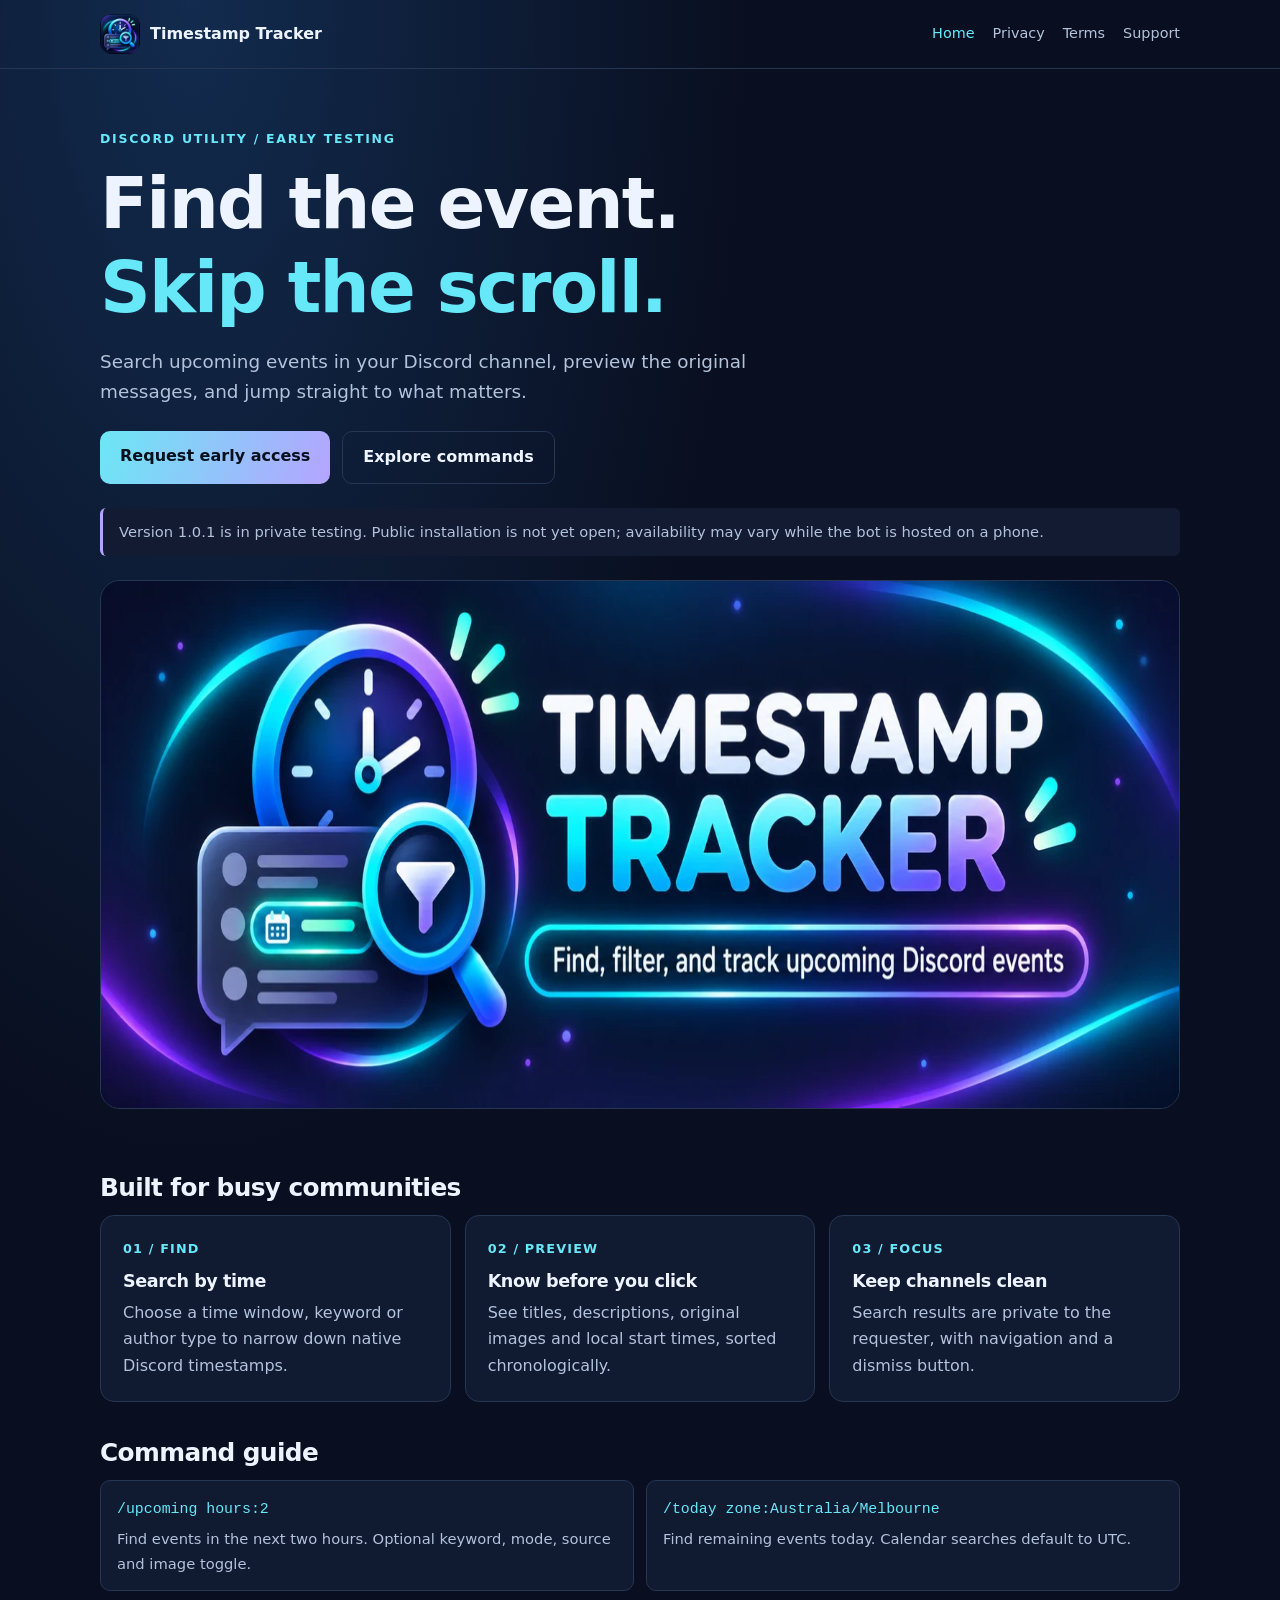
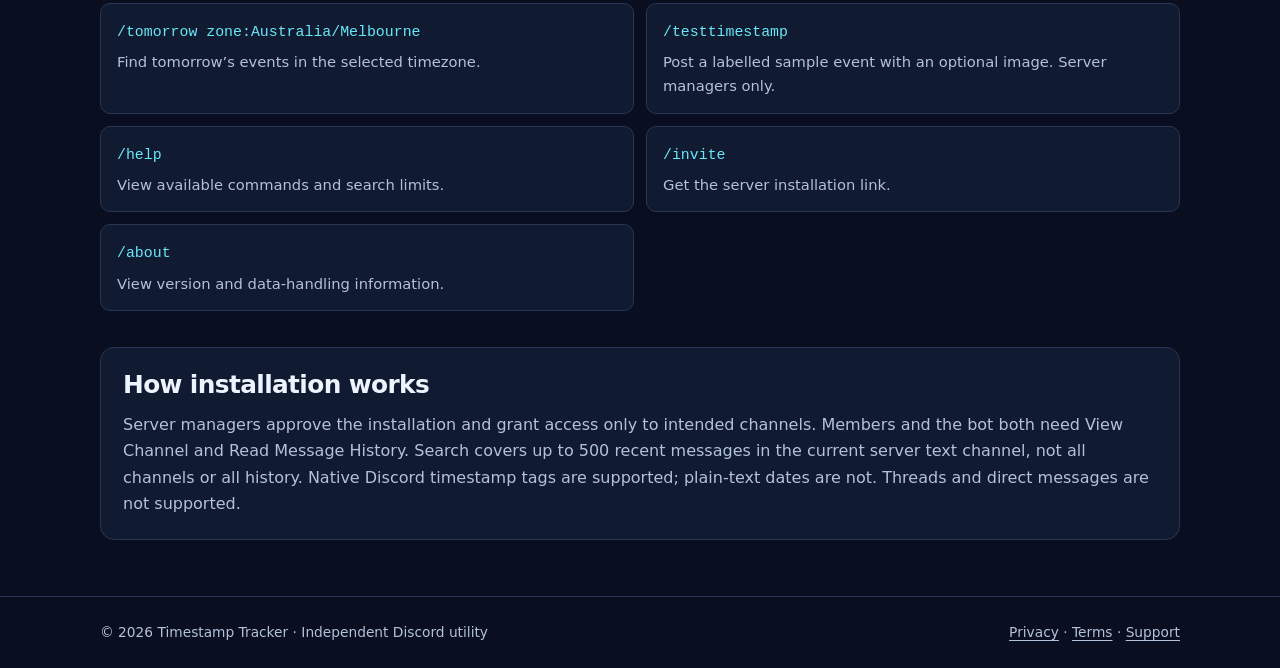
==== index.html @ 789f27b5 "Launch Timestamp Tracker official website" ====
<!doctype html><html lang="en"><head><meta charset="utf-8"><meta name="viewport" content="width=device-width, initial-scale=1"><meta name="description" content="Timestamp Tracker — Discord event search and timestamp filtering."><title>Find events faster | Timestamp Tracker</title><link rel="icon" href="icon.webp" type="image/webp"><link rel="stylesheet" href="style.css"></head><body><header><div class="wrap nav"><a class="brand" href="index.html"><img src="icon.webp" alt="" width="40" height="40">Timestamp Tracker</a><nav aria-label="Main navigation"><a href="index.html" aria-current="page">Home</a><a href="privacy.html">Privacy</a><a href="terms.html">Terms</a><a href="support.html">Support</a></nav></div></header><main class="wrap"><section class="hero"><div class="eyebrow">Discord utility / early testing</div><h1>Find the event.<br><span class="accent">Skip the scroll.</span></h1><p class="lead">Search upcoming events in your Discord channel, preview the original messages, and jump straight to what matters.</p><div class="actions"><a class="btn" href="support.html">Request early access</a><a class="btn alt" href="#commands">Explore commands</a></div><div class="note">Version 1.0.1 is in private testing. Public installation is not yet open; availability may vary while the bot is hosted on a phone.</div><img class="banner" src="banner.webp" alt="Timestamp Tracker — Find, filter, and track upcoming Discord events" width="1500" height="529"></section><section class="section"><h2>Built for busy communities</h2><div class="grid"><article class="tile"><div class="num">01 / FIND</div><h3>Search by time</h3><p>Choose a time window, keyword or author type to narrow down native Discord timestamps.</p></article><article class="tile"><div class="num">02 / PREVIEW</div><h3>Know before you click</h3><p>See titles, descriptions, original images and local start times, sorted chronologically.</p></article><article class="tile"><div class="num">03 / FOCUS</div><h3>Keep channels clean</h3><p>Search results are private to the requester, with navigation and a dismiss button.</p></article></div></section><section class="section" id="commands"><h2>Command guide</h2><div class="commands"><article class="cmd"><code>/upcoming hours:2</code><p>Find events in the next two hours. Optional keyword, mode, source and image toggle.</p></article><article class="cmd"><code>/today zone:Australia/Melbourne</code><p>Find remaining events today. Calendar searches default to UTC.</p></article><article class="cmd"><code>/tomorrow zone:Australia/Melbourne</code><p>Find tomorrow’s events in the selected timezone.</p></article><article class="cmd"><code>/testtimestamp</code><p>Post a labelled sample event with an optional image. Server managers only.</p></article><article class="cmd"><code>/help</code><p>View available commands and search limits.</p></article><article class="cmd"><code>/invite</code><p>Get the server installation link.</p></article><article class="cmd"><code>/about</code><p>View version and data-handling information.</p></article></div></section><section class="section tile"><h2>How installation works</h2><p>Server managers approve the installation and grant access only to intended channels. Members and the bot both need View Channel and Read Message History. Search covers up to 500 recent messages in the current server text channel, not all channels or all history. Native Discord timestamp tags are supported; plain-text dates are not. Threads and direct messages are not supported.</p></section></main><footer><div class="wrap foot"><span>© 2026 Timestamp Tracker · Independent Discord utility</span><span><a href="privacy.html">Privacy</a> · <a href="terms.html">Terms</a> · <a href="support.html">Support</a></span></div></footer></body></html>
---- style.css ----
*{box-sizing:border-box} :root{color-scheme:dark;--bg:#090f20;--panel:#101a30;--line:#263653;--ink:#edf4ff;--muted:#b2c2db;--cyan:#67e8f9;--purple:#b5a4ff} body{margin:0;background:radial-gradient(ellipse at 15% 0%,#122b4e 0%,transparent 36%),var(--bg);color:var(--ink);font:16px/1.65 system-ui,-apple-system,BlinkMacSystemFont,"Segoe UI",sans-serif} a{color:var(--cyan);text-underline-offset:3px} a:focus-visible{outline:3px solid var(--cyan);outline-offset:4px} .wrap{width:min(1080px,calc(100% - 36px));margin:auto} header{border-bottom:1px solid var(--line)} .nav{display:flex;align-items:center;justify-content:space-between;gap:16px;flex-wrap:wrap;padding:14px 0} .brand{display:flex;gap:10px;align-items:center;color:var(--ink);font-weight:750;text-decoration:none}.brand img{width:40px;height:40px;border-radius:12px} nav{display:flex;gap:18px;flex-wrap:wrap} nav a{color:var(--muted);text-decoration:none;font-size:.9rem} nav a[aria-current=page]{color:var(--cyan)} main{padding:40px 0 56px} h1,h2,h3{line-height:1.2;letter-spacing:-.025em} h1{font-size:clamp(2.4rem,6vw,4.4rem);margin:12px 0 16px} h2{font-size:1.55rem;margin:0 0 12px} h3{font-size:1.1rem;margin:0 0 8px} p{margin:0 0 16px}.lead{font-size:1.15rem;color:var(--muted);max-width:650px}.eyebrow{font-size:.78rem;letter-spacing:.14em;color:var(--cyan);font-weight:700;text-transform:uppercase}.accent{color:var(--cyan)} .hero{padding:20px 0 28px}.banner{display:block;width:100%;border-radius:20px;border:1px solid var(--line);margin:24px 0 0}.actions{display:flex;flex-wrap:wrap;gap:12px;margin:24px 0}.btn{display:inline-block;padding:12px 20px;border-radius:10px;text-decoration:none;font-weight:700;background:linear-gradient(110deg,#6ce7f5,#b5a4ff);color:#08101e}.btn.alt{background:transparent;color:var(--ink);border:1px solid var(--line)} .note{border-left:3px solid var(--purple);padding:12px 16px;color:var(--muted);background:#131b32;border-radius:6px;font-size:.92rem}.section{margin-top:36px}.grid{display:grid;grid-template-columns:repeat(3,1fr);gap:14px}.tile,.paper{background:var(--panel);border:1px solid var(--line);border-radius:14px;padding:22px}.tile p{color:var(--muted);margin:0}.num{font-size:.8rem;color:var(--cyan);letter-spacing:.09em;font-weight:700;margin-bottom:12px}.commands{display:grid;grid-template-columns:repeat(2,1fr);gap:12px}.cmd{padding:14px 16px;border:1px solid var(--line);border-radius:10px;background:var(--panel)} code{font: .93rem ui-monospace,monospace;color:var(--cyan);overflow-wrap:anywhere}.cmd p{margin:6px 0 0;color:var(--muted);font-size:.92rem}.paper{max-width:850px;padding:clamp(18px,4vw,38px)} .paper h1{font-size:clamp(2rem,5vw,3rem)} .paper h2{margin-top:30px;font-size:1.35rem}.paper li{margin:7px 0}.paper ul{padding-left:22px}.paper p,.paper li{color:var(--muted)} .paper a{overflow-wrap:anywhere} footer{border-top:1px solid var(--line);padding:24px 0;color:var(--muted);font-size:.86rem} footer a{color:var(--muted)} .foot{display:flex;justify-content:space-between;flex-wrap:wrap;gap:12px}@media(max-width:640px){.grid,.commands{grid-template-columns:1fr}.nav{gap:10px}nav{gap:16px}main{padding-top:24px}.hero{padding-top:8px}.wrap{width:calc(100% - 28px)}}
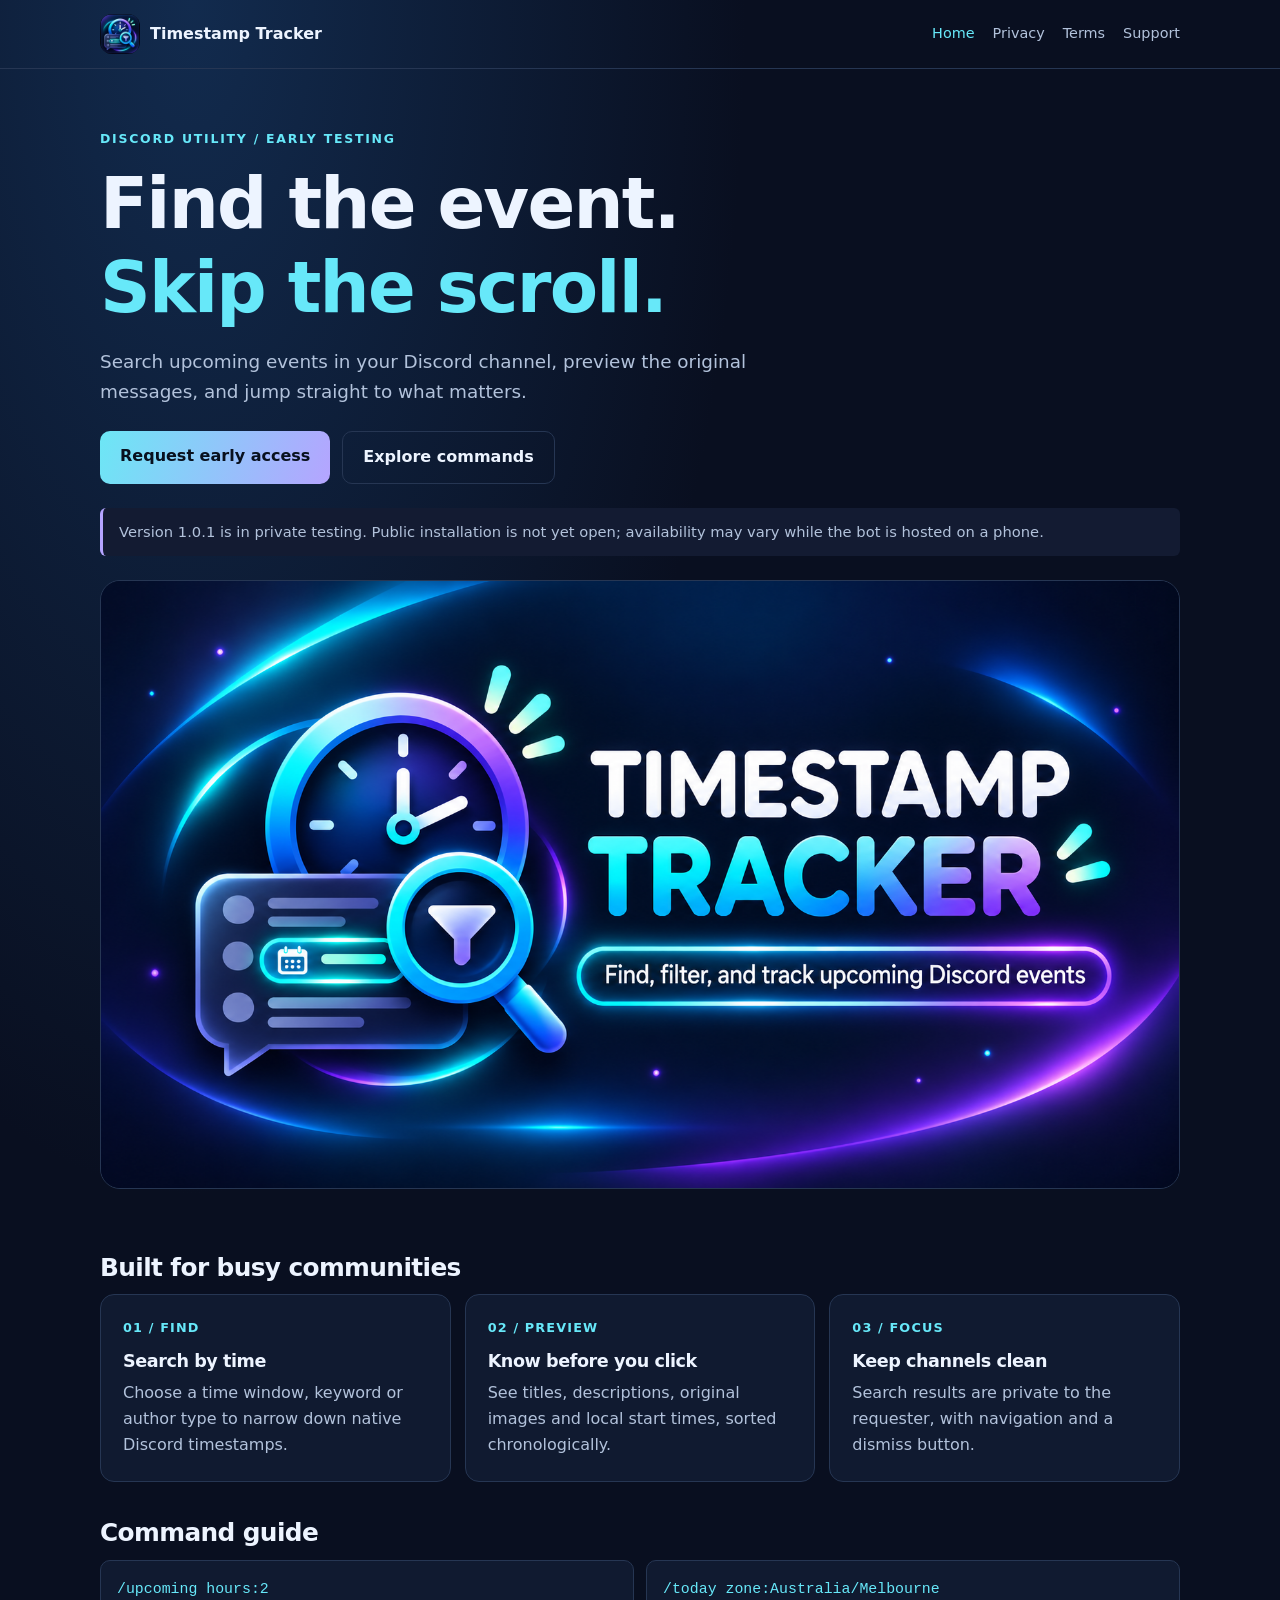
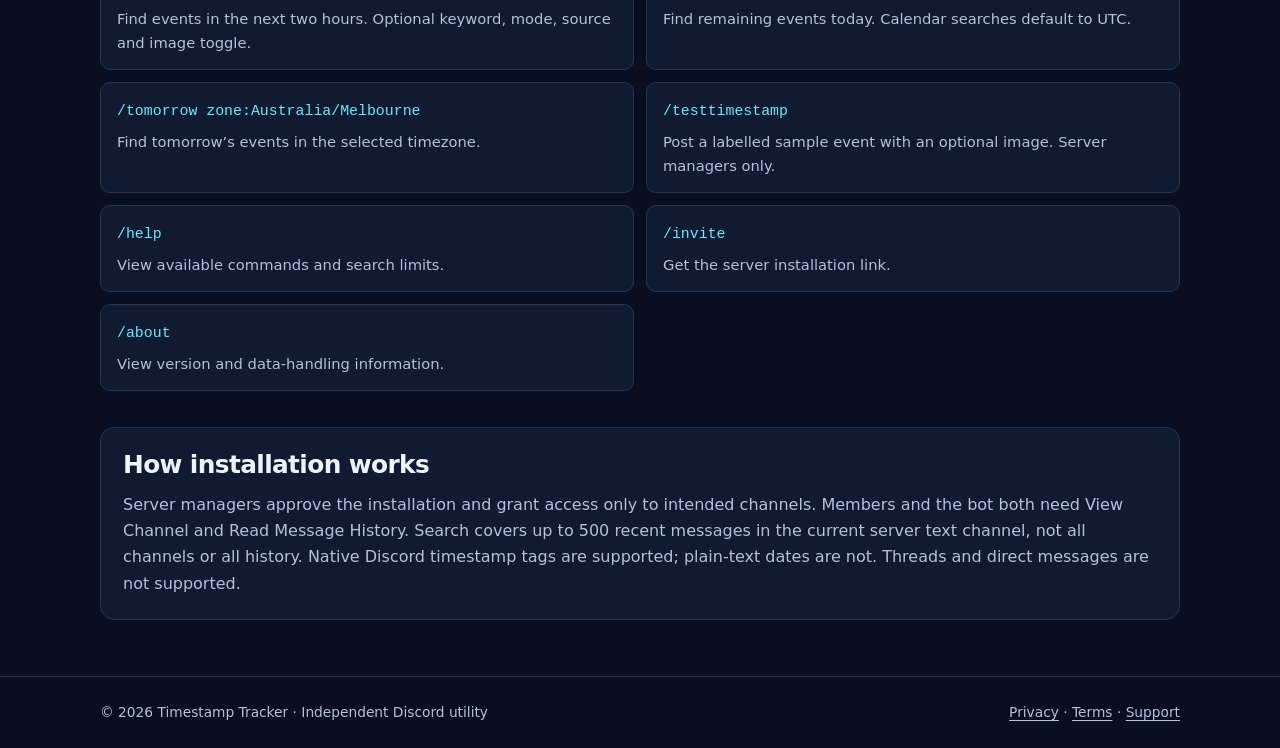
==== commit f86f8995: "Fix responsive banner proportions" ====
--- a/index.html
+++ b/index.html
@@ -1 +1 @@
-<!doctype html><html lang="en"><head><meta charset="utf-8"><meta name="viewport" content="width=device-width, initial-scale=1"><meta name="description" content="Timestamp Tracker — Discord event search and timestamp filtering."><title>Find events faster | Timestamp Tracker</title><link rel="icon" href="icon.webp" type="image/webp"><link rel="stylesheet" href="style.css"></head><body><header><div class="wrap nav"><a class="brand" href="index.html"><img src="icon.webp" alt="" width="40" height="40">Timestamp Tracker</a><nav aria-label="Main navigation"><a href="index.html" aria-current="page">Home</a><a href="privacy.html">Privacy</a><a href="terms.html">Terms</a><a href="support.html">Support</a></nav></div></header><main class="wrap"><section class="hero"><div class="eyebrow">Discord utility / early testing</div><h1>Find the event.<br><span class="accent">Skip the scroll.</span></h1><p class="lead">Search upcoming events in your Discord channel, preview the original messages, and jump straight to what matters.</p><div class="actions"><a class="btn" href="support.html">Request early access</a><a class="btn alt" href="#commands">Explore commands</a></div><div class="note">Version 1.0.1 is in private testing. Public installation is not yet open; availability may vary while the bot is hosted on a phone.</div><img class="banner" src="banner.webp" alt="Timestamp Tracker — Find, filter, and track upcoming Discord events" width="1500" height="529"></section><section class="section"><h2>Built for busy communities</h2><div class="grid"><article class="tile"><div class="num">01 / FIND</div><h3>Search by time</h3><p>Choose a time window, keyword or author type to narrow down native Discord timestamps.</p></article><article class="tile"><div class="num">02 / PREVIEW</div><h3>Know before you click</h3><p>See titles, descriptions, original images and local start times, sorted chronologically.</p></article><article class="tile"><div class="num">03 / FOCUS</div><h3>Keep channels clean</h3><p>Search results are private to the requester, with navigation and a dismiss button.</p></article></div></section><section class="section" id="commands"><h2>Command guide</h2><div class="commands"><article class="cmd"><code>/upcoming hours:2</code><p>Find events in the next two hours. Optional keyword, mode, source and image toggle.</p></article><article class="cmd"><code>/today zone:Australia/Melbourne</code><p>Find remaining events today. Calendar searches default to UTC.</p></article><article class="cmd"><code>/tomorrow zone:Australia/Melbourne</code><p>Find tomorrow’s events in the selected timezone.</p></article><article class="cmd"><code>/testtimestamp</code><p>Post a labelled sample event with an optional image. Server managers only.</p></article><article class="cmd"><code>/help</code><p>View available commands and search limits.</p></article><article class="cmd"><code>/invite</code><p>Get the server installation link.</p></article><article class="cmd"><code>/about</code><p>View version and data-handling information.</p></article></div></section><section class="section tile"><h2>How installation works</h2><p>Server managers approve the installation and grant access only to intended channels. Members and the bot both need View Channel and Read Message History. Search covers up to 500 recent messages in the current server text channel, not all channels or all history. Native Discord timestamp tags are supported; plain-text dates are not. Threads and direct messages are not supported.</p></section></main><footer><div class="wrap foot"><span>© 2026 Timestamp Tracker · Independent Discord utility</span><span><a href="privacy.html">Privacy</a> · <a href="terms.html">Terms</a> · <a href="support.html">Support</a></span></div></footer></body></html>+<!doctype html><html lang="en"><head><meta charset="utf-8"><meta name="viewport" content="width=device-width, initial-scale=1"><meta name="description" content="Timestamp Tracker — Discord event search and timestamp filtering."><title>Find events faster | Timestamp Tracker</title><link rel="icon" href="icon.webp" type="image/webp"><link rel="stylesheet" href="style.css"></head><body><header><div class="wrap nav"><a class="brand" href="index.html"><img src="icon.webp" alt="" width="40" height="40">Timestamp Tracker</a><nav aria-label="Main navigation"><a href="index.html" aria-current="page">Home</a><a href="privacy.html">Privacy</a><a href="terms.html">Terms</a><a href="support.html">Support</a></nav></div></header><main class="wrap"><section class="hero"><div class="eyebrow">Discord utility / early testing</div><h1>Find the event.<br><span class="accent">Skip the scroll.</span></h1><p class="lead">Search upcoming events in your Discord channel, preview the original messages, and jump straight to what matters.</p><div class="actions"><a class="btn" href="support.html">Request early access</a><a class="btn alt" href="#commands">Explore commands</a></div><div class="note">Version 1.0.1 is in private testing. Public installation is not yet open; availability may vary while the bot is hosted on a phone.</div><img class="banner" src="neon_timestamp_tracker_banner.png" alt="Timestamp Tracker — Find, filter, and track upcoming Discord events" style="width:100%;height:auto;object-fit:contain;"></section><section class="section"><h2>Built for busy communities</h2><div class="grid"><article class="tile"><div class="num">01 / FIND</div><h3>Search by time</h3><p>Choose a time window, keyword or author type to narrow down native Discord timestamps.</p></article><article class="tile"><div class="num">02 / PREVIEW</div><h3>Know before you click</h3><p>See titles, descriptions, original images and local start times, sorted chronologically.</p></article><article class="tile"><div class="num">03 / FOCUS</div><h3>Keep channels clean</h3><p>Search results are private to the requester, with navigation and a dismiss button.</p></article></div></section><section class="section" id="commands"><h2>Command guide</h2><div class="commands"><article class="cmd"><code>/upcoming hours:2</code><p>Find events in the next two hours. Optional keyword, mode, source and image toggle.</p></article><article class="cmd"><code>/today zone:Australia/Melbourne</code><p>Find remaining events today. Calendar searches default to UTC.</p></article><article class="cmd"><code>/tomorrow zone:Australia/Melbourne</code><p>Find tomorrow’s events in the selected timezone.</p></article><article class="cmd"><code>/testtimestamp</code><p>Post a labelled sample event with an optional image. Server managers only.</p></article><article class="cmd"><code>/help</code><p>View available commands and search limits.</p></article><article class="cmd"><code>/invite</code><p>Get the server installation link.</p></article><article class="cmd"><code>/about</code><p>View version and data-handling information.</p></article></div></section><section class="section tile"><h2>How installation works</h2><p>Server managers approve the installation and grant access only to intended channels. Members and the bot both need View Channel and Read Message History. Search covers up to 500 recent messages in the current server text channel, not all channels or all history. Native Discord timestamp tags are supported; plain-text dates are not. Threads and direct messages are not supported.</p></section></main><footer><div class="wrap foot"><span>© 2026 Timestamp Tracker · Independent Discord utility</span><span><a href="privacy.html">Privacy</a> · <a href="terms.html">Terms</a> · <a href="support.html">Support</a></span></div></footer></body></html>
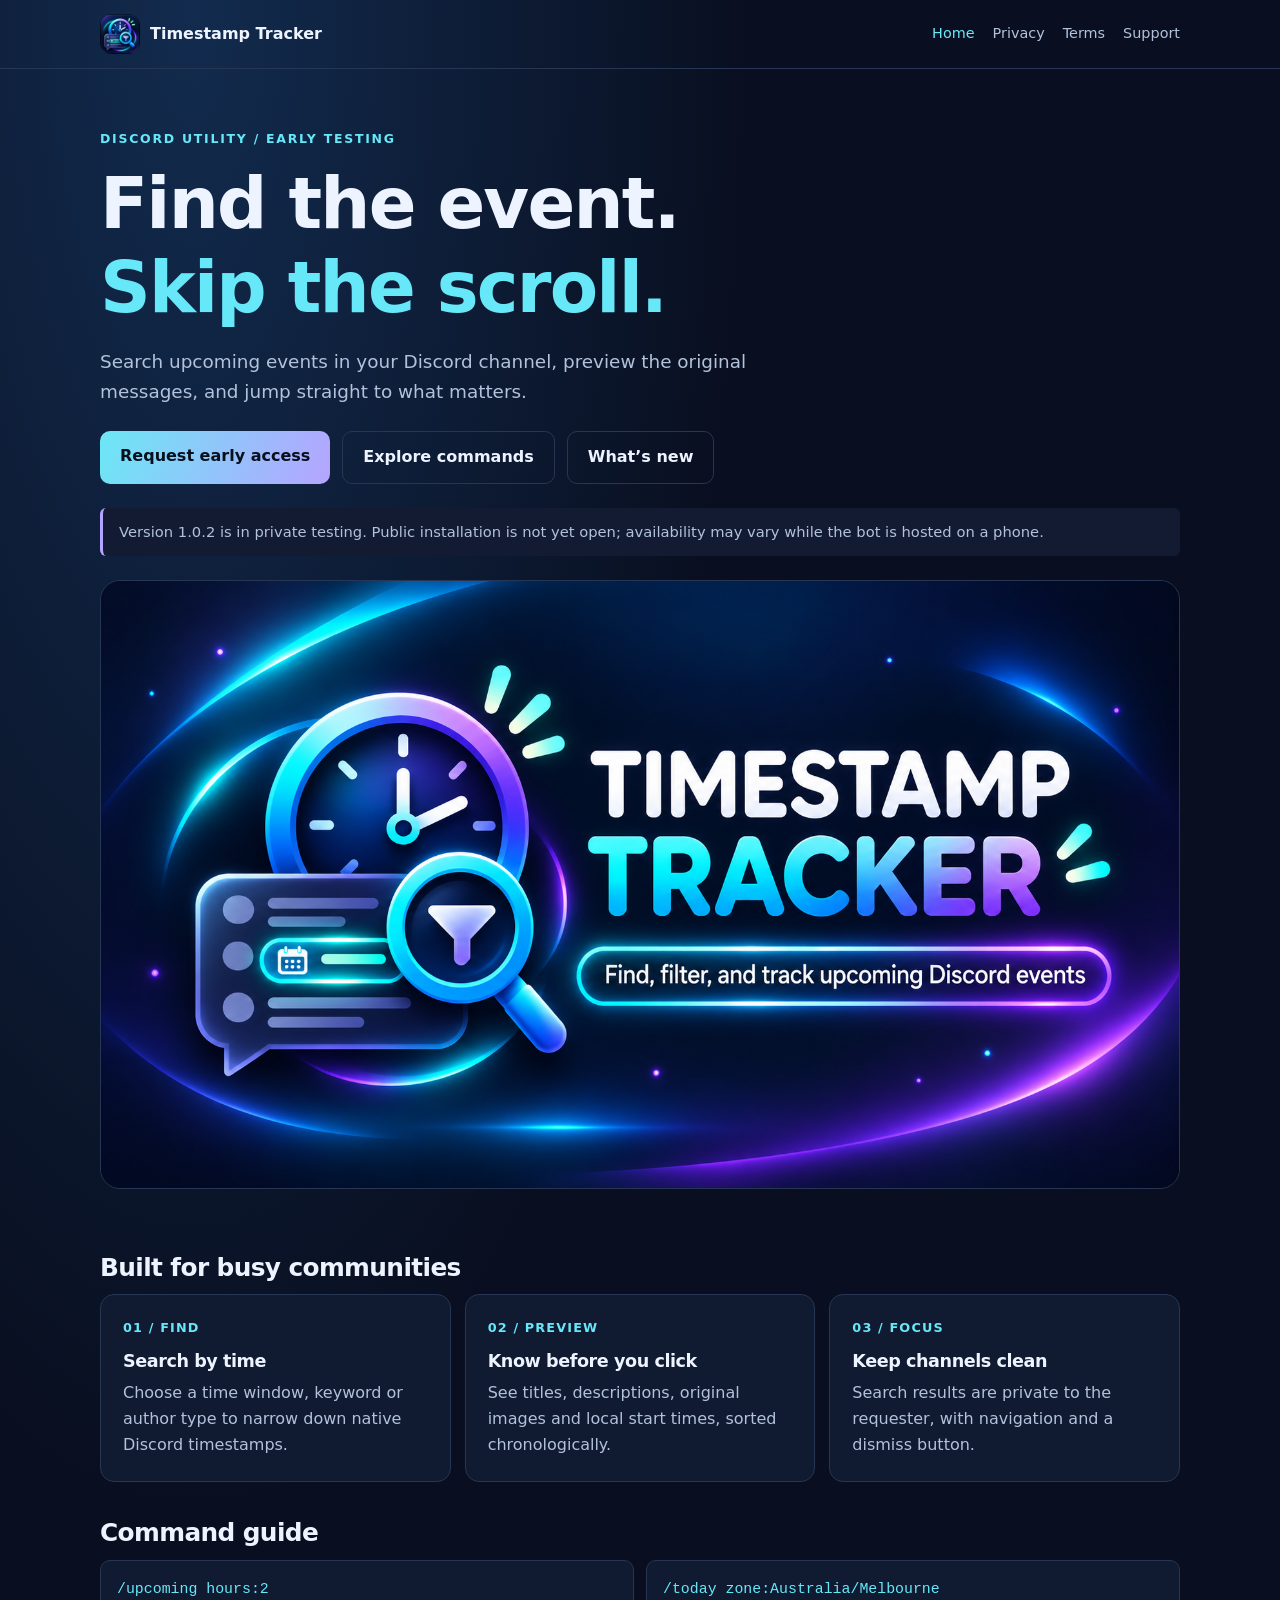
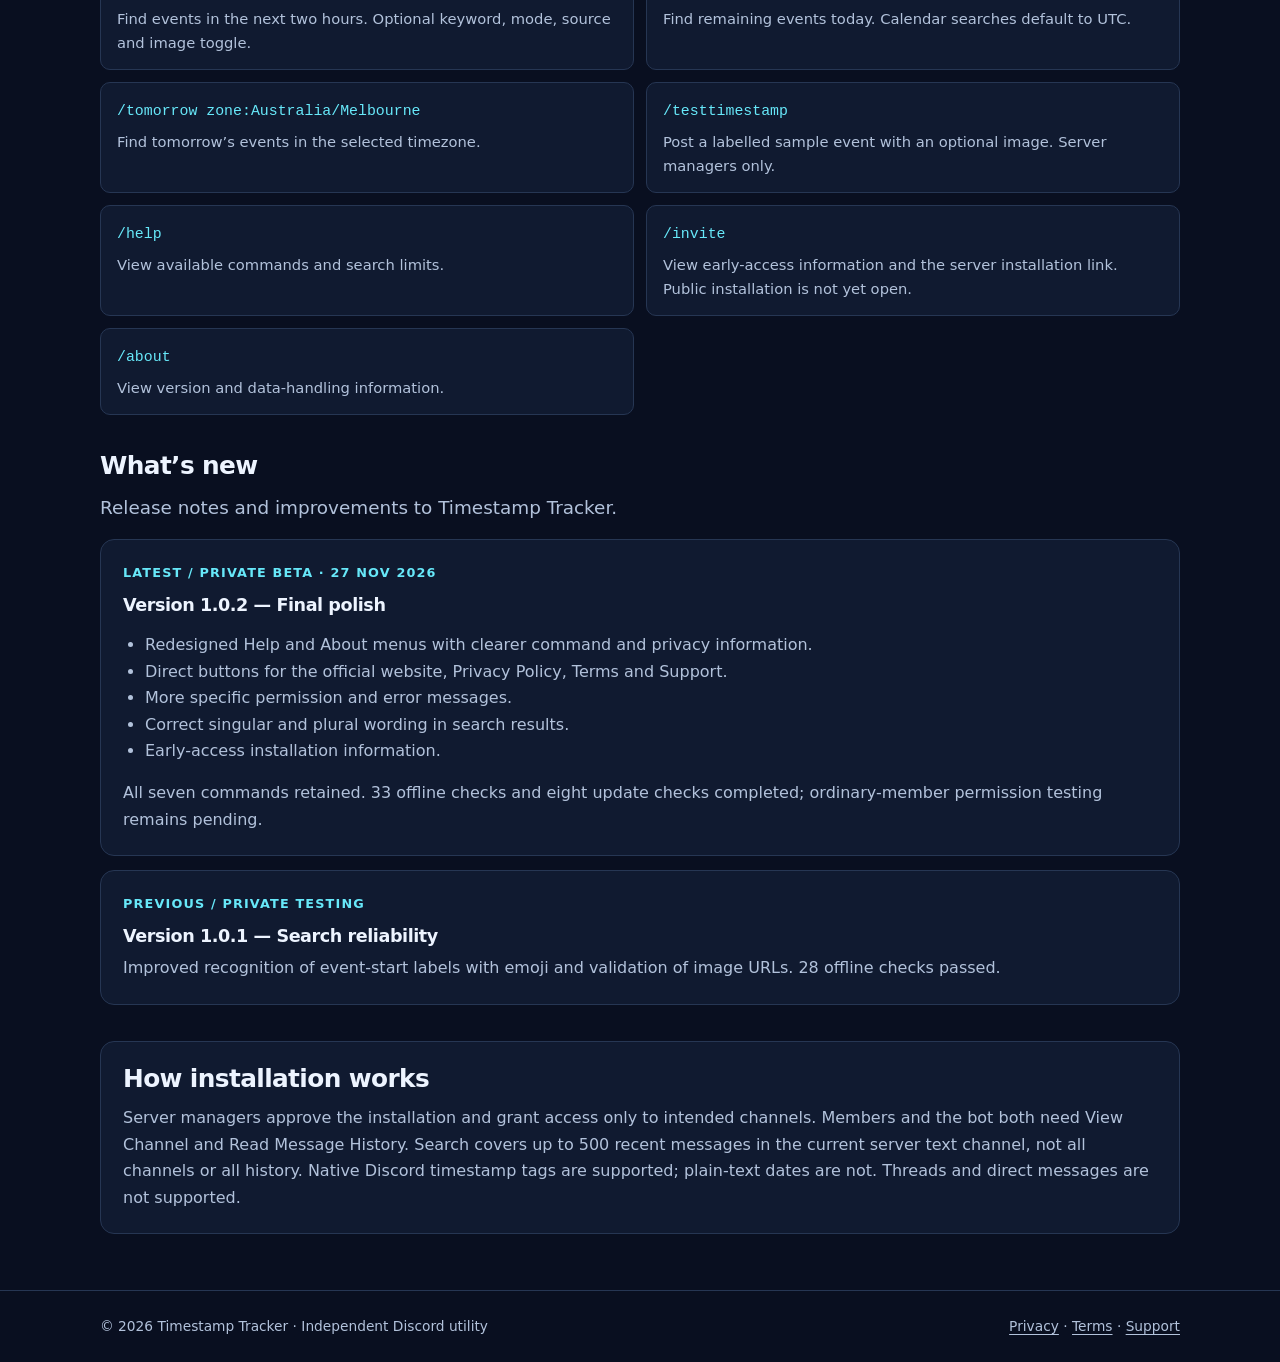
==== commit 08b8457b: "Update website to version 1.0.2 and add changelog" ====
--- a/index.html
+++ b/index.html
@@ -1 +1 @@
-<!doctype html><html lang="en"><head><meta charset="utf-8"><meta name="viewport" content="width=device-width, initial-scale=1"><meta name="description" content="Timestamp Tracker — Discord event search and timestamp filtering."><title>Find events faster | Timestamp Tracker</title><link rel="icon" href="icon.webp" type="image/webp"><link rel="stylesheet" href="style.css"></head><body><header><div class="wrap nav"><a class="brand" href="index.html"><img src="icon.webp" alt="" width="40" height="40">Timestamp Tracker</a><nav aria-label="Main navigation"><a href="index.html" aria-current="page">Home</a><a href="privacy.html">Privacy</a><a href="terms.html">Terms</a><a href="support.html">Support</a></nav></div></header><main class="wrap"><section class="hero"><div class="eyebrow">Discord utility / early testing</div><h1>Find the event.<br><span class="accent">Skip the scroll.</span></h1><p class="lead">Search upcoming events in your Discord channel, preview the original messages, and jump straight to what matters.</p><div class="actions"><a class="btn" href="support.html">Request early access</a><a class="btn alt" href="#commands">Explore commands</a></div><div class="note">Version 1.0.1 is in private testing. Public installation is not yet open; availability may vary while the bot is hosted on a phone.</div><img class="banner" src="neon_timestamp_tracker_banner.png" alt="Timestamp Tracker — Find, filter, and track upcoming Discord events" style="width:100%;height:auto;object-fit:contain;"></section><section class="section"><h2>Built for busy communities</h2><div class="grid"><article class="tile"><div class="num">01 / FIND</div><h3>Search by time</h3><p>Choose a time window, keyword or author type to narrow down native Discord timestamps.</p></article><article class="tile"><div class="num">02 / PREVIEW</div><h3>Know before you click</h3><p>See titles, descriptions, original images and local start times, sorted chronologically.</p></article><article class="tile"><div class="num">03 / FOCUS</div><h3>Keep channels clean</h3><p>Search results are private to the requester, with navigation and a dismiss button.</p></article></div></section><section class="section" id="commands"><h2>Command guide</h2><div class="commands"><article class="cmd"><code>/upcoming hours:2</code><p>Find events in the next two hours. Optional keyword, mode, source and image toggle.</p></article><article class="cmd"><code>/today zone:Australia/Melbourne</code><p>Find remaining events today. Calendar searches default to UTC.</p></article><article class="cmd"><code>/tomorrow zone:Australia/Melbourne</code><p>Find tomorrow’s events in the selected timezone.</p></article><article class="cmd"><code>/testtimestamp</code><p>Post a labelled sample event with an optional image. Server managers only.</p></article><article class="cmd"><code>/help</code><p>View available commands and search limits.</p></article><article class="cmd"><code>/invite</code><p>Get the server installation link.</p></article><article class="cmd"><code>/about</code><p>View version and data-handling information.</p></article></div></section><section class="section tile"><h2>How installation works</h2><p>Server managers approve the installation and grant access only to intended channels. Members and the bot both need View Channel and Read Message History. Search covers up to 500 recent messages in the current server text channel, not all channels or all history. Native Discord timestamp tags are supported; plain-text dates are not. Threads and direct messages are not supported.</p></section></main><footer><div class="wrap foot"><span>© 2026 Timestamp Tracker · Independent Discord utility</span><span><a href="privacy.html">Privacy</a> · <a href="terms.html">Terms</a> · <a href="support.html">Support</a></span></div></footer></body></html>+<!doctype html><html lang="en"><head><meta charset="utf-8"><meta name="viewport" content="width=device-width, initial-scale=1"><meta name="description" content="Timestamp Tracker — Discord event search and timestamp filtering."><title>Find events faster | Timestamp Tracker</title><link rel="icon" href="icon.webp" type="image/webp"><link rel="stylesheet" href="style.css"></head><body><header><div class="wrap nav"><a class="brand" href="index.html"><img src="icon.webp" alt="" width="40" height="40">Timestamp Tracker</a><nav aria-label="Main navigation"><a href="index.html" aria-current="page">Home</a><a href="privacy.html">Privacy</a><a href="terms.html">Terms</a><a href="support.html">Support</a></nav></div></header><main class="wrap"><section class="hero"><div class="eyebrow">Discord utility / early testing</div><h1>Find the event.<br><span class="accent">Skip the scroll.</span></h1><p class="lead">Search upcoming events in your Discord channel, preview the original messages, and jump straight to what matters.</p><div class="actions"><a class="btn" href="support.html">Request early access</a><a class="btn alt" href="#commands">Explore commands</a><a class="btn alt" href="#changelog">What’s new</a></div><div class="note">Version 1.0.2 is in private testing. Public installation is not yet open; availability may vary while the bot is hosted on a phone.</div><img class="banner" src="neon_timestamp_tracker_banner.png" alt="Timestamp Tracker — Find, filter, and track upcoming Discord events" style="width:100%;height:auto;object-fit:contain;"></section><section class="section"><h2>Built for busy communities</h2><div class="grid"><article class="tile"><div class="num">01 / FIND</div><h3>Search by time</h3><p>Choose a time window, keyword or author type to narrow down native Discord timestamps.</p></article><article class="tile"><div class="num">02 / PREVIEW</div><h3>Know before you click</h3><p>See titles, descriptions, original images and local start times, sorted chronologically.</p></article><article class="tile"><div class="num">03 / FOCUS</div><h3>Keep channels clean</h3><p>Search results are private to the requester, with navigation and a dismiss button.</p></article></div></section><section class="section" id="commands"><h2>Command guide</h2><div class="commands"><article class="cmd"><code>/upcoming hours:2</code><p>Find events in the next two hours. Optional keyword, mode, source and image toggle.</p></article><article class="cmd"><code>/today zone:Australia/Melbourne</code><p>Find remaining events today. Calendar searches default to UTC.</p></article><article class="cmd"><code>/tomorrow zone:Australia/Melbourne</code><p>Find tomorrow’s events in the selected timezone.</p></article><article class="cmd"><code>/testtimestamp</code><p>Post a labelled sample event with an optional image. Server managers only.</p></article><article class="cmd"><code>/help</code><p>View available commands and search limits.</p></article><article class="cmd"><code>/invite</code><p>View early-access information and the server installation link. Public installation is not yet open.</p></article><article class="cmd"><code>/about</code><p>View version and data-handling information.</p></article></div></section><section class="section" id="changelog" aria-labelledby="changelog-title"><h2 id="changelog-title">What’s new</h2><p class="lead">Release notes and improvements to Timestamp Tracker.</p><div class="tile"><div class="num">LATEST / PRIVATE BETA · 27 NOV 2026</div><h3>Version 1.0.2 — Final polish</h3><ul style="color:var(--muted);padding-left:22px;margin-bottom:16px"><li>Redesigned Help and About menus with clearer command and privacy information.</li><li>Direct buttons for the official website, Privacy Policy, Terms and Support.</li><li>More specific permission and error messages.</li><li>Correct singular and plural wording in search results.</li><li>Early-access installation information.</li></ul><p>All seven commands retained. 33 offline checks and eight update checks completed; ordinary-member permission testing remains pending.</p></div><div class="tile" style="margin-top:14px"><div class="num">PREVIOUS / PRIVATE TESTING</div><h3>Version 1.0.1 — Search reliability</h3><p>Improved recognition of event-start labels with emoji and validation of image URLs. 28 offline checks passed.</p></div></section><section class="section tile"><h2>How installation works</h2><p>Server managers approve the installation and grant access only to intended channels. Members and the bot both need View Channel and Read Message History. Search covers up to 500 recent messages in the current server text channel, not all channels or all history. Native Discord timestamp tags are supported; plain-text dates are not. Threads and direct messages are not supported.</p></section></main><footer><div class="wrap foot"><span>© 2026 Timestamp Tracker · Independent Discord utility</span><span><a href="privacy.html">Privacy</a> · <a href="terms.html">Terms</a> · <a href="support.html">Support</a></span></div></footer></body></html>
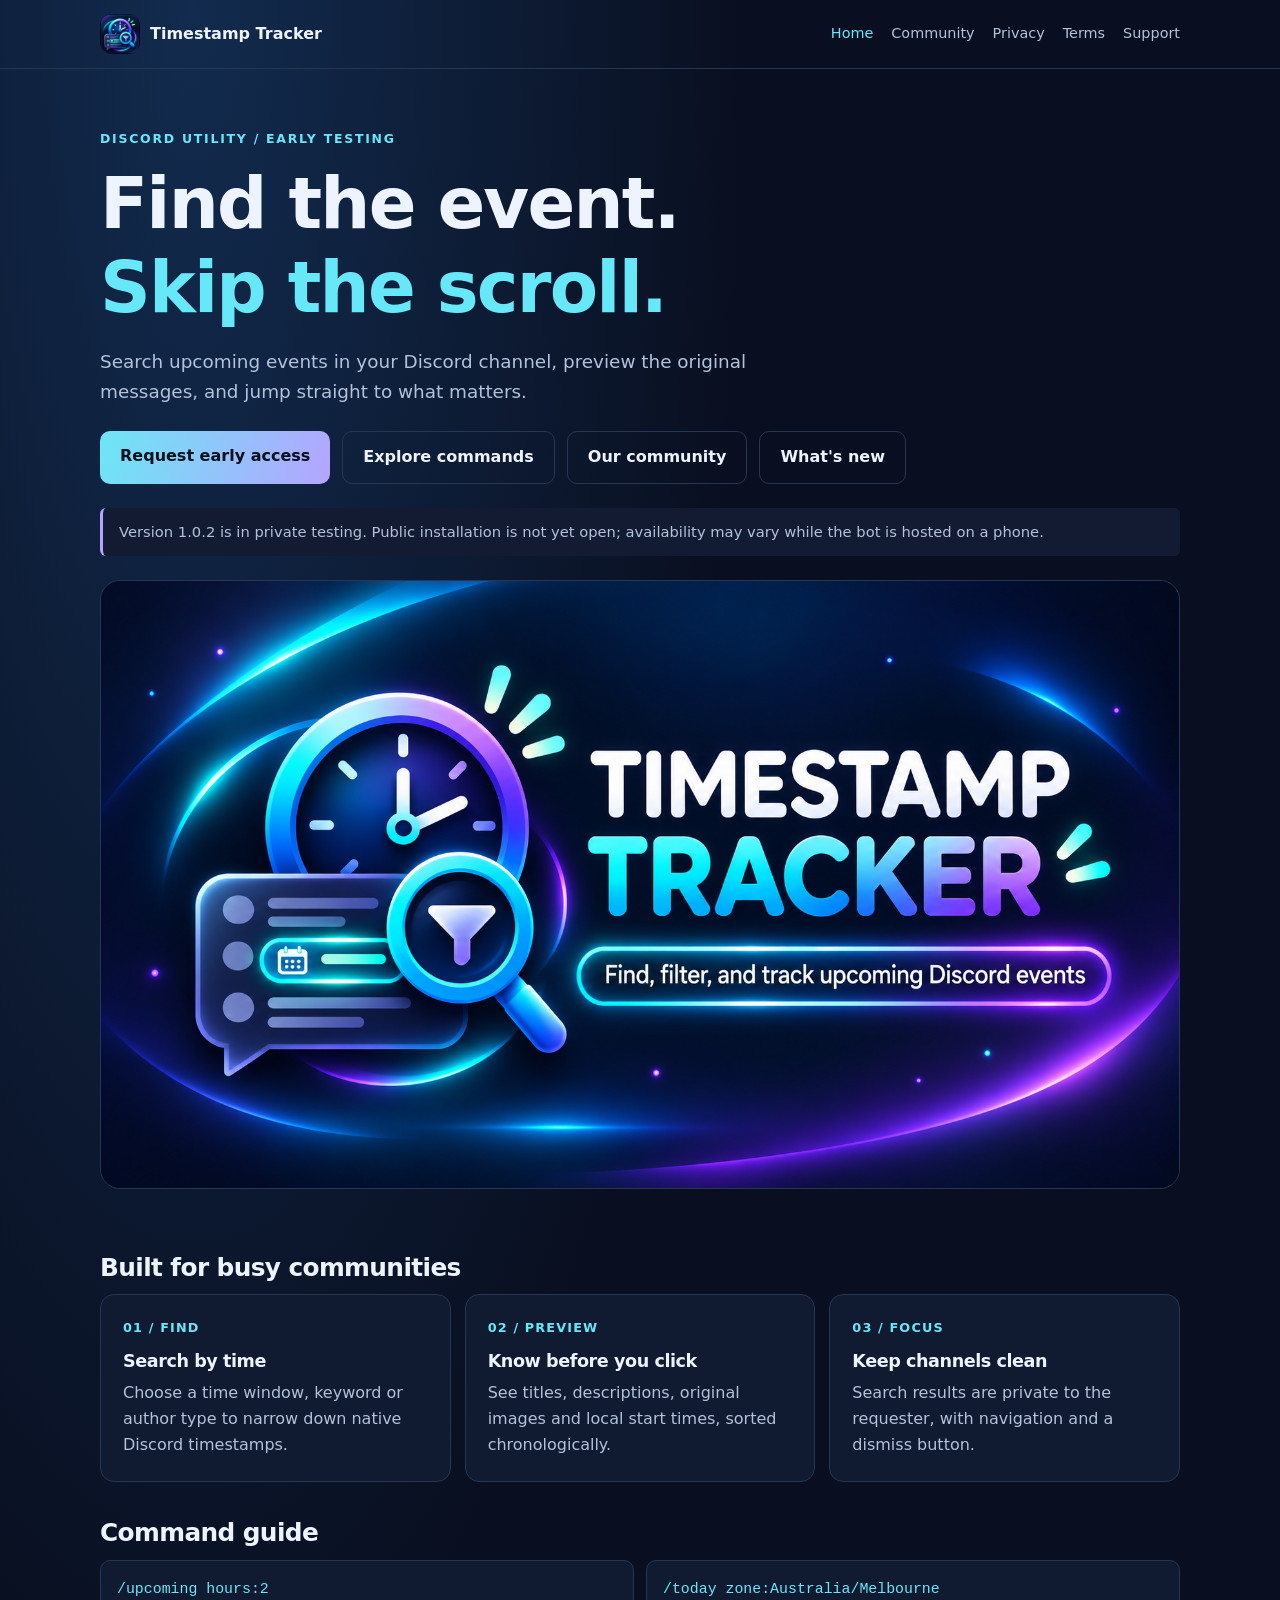
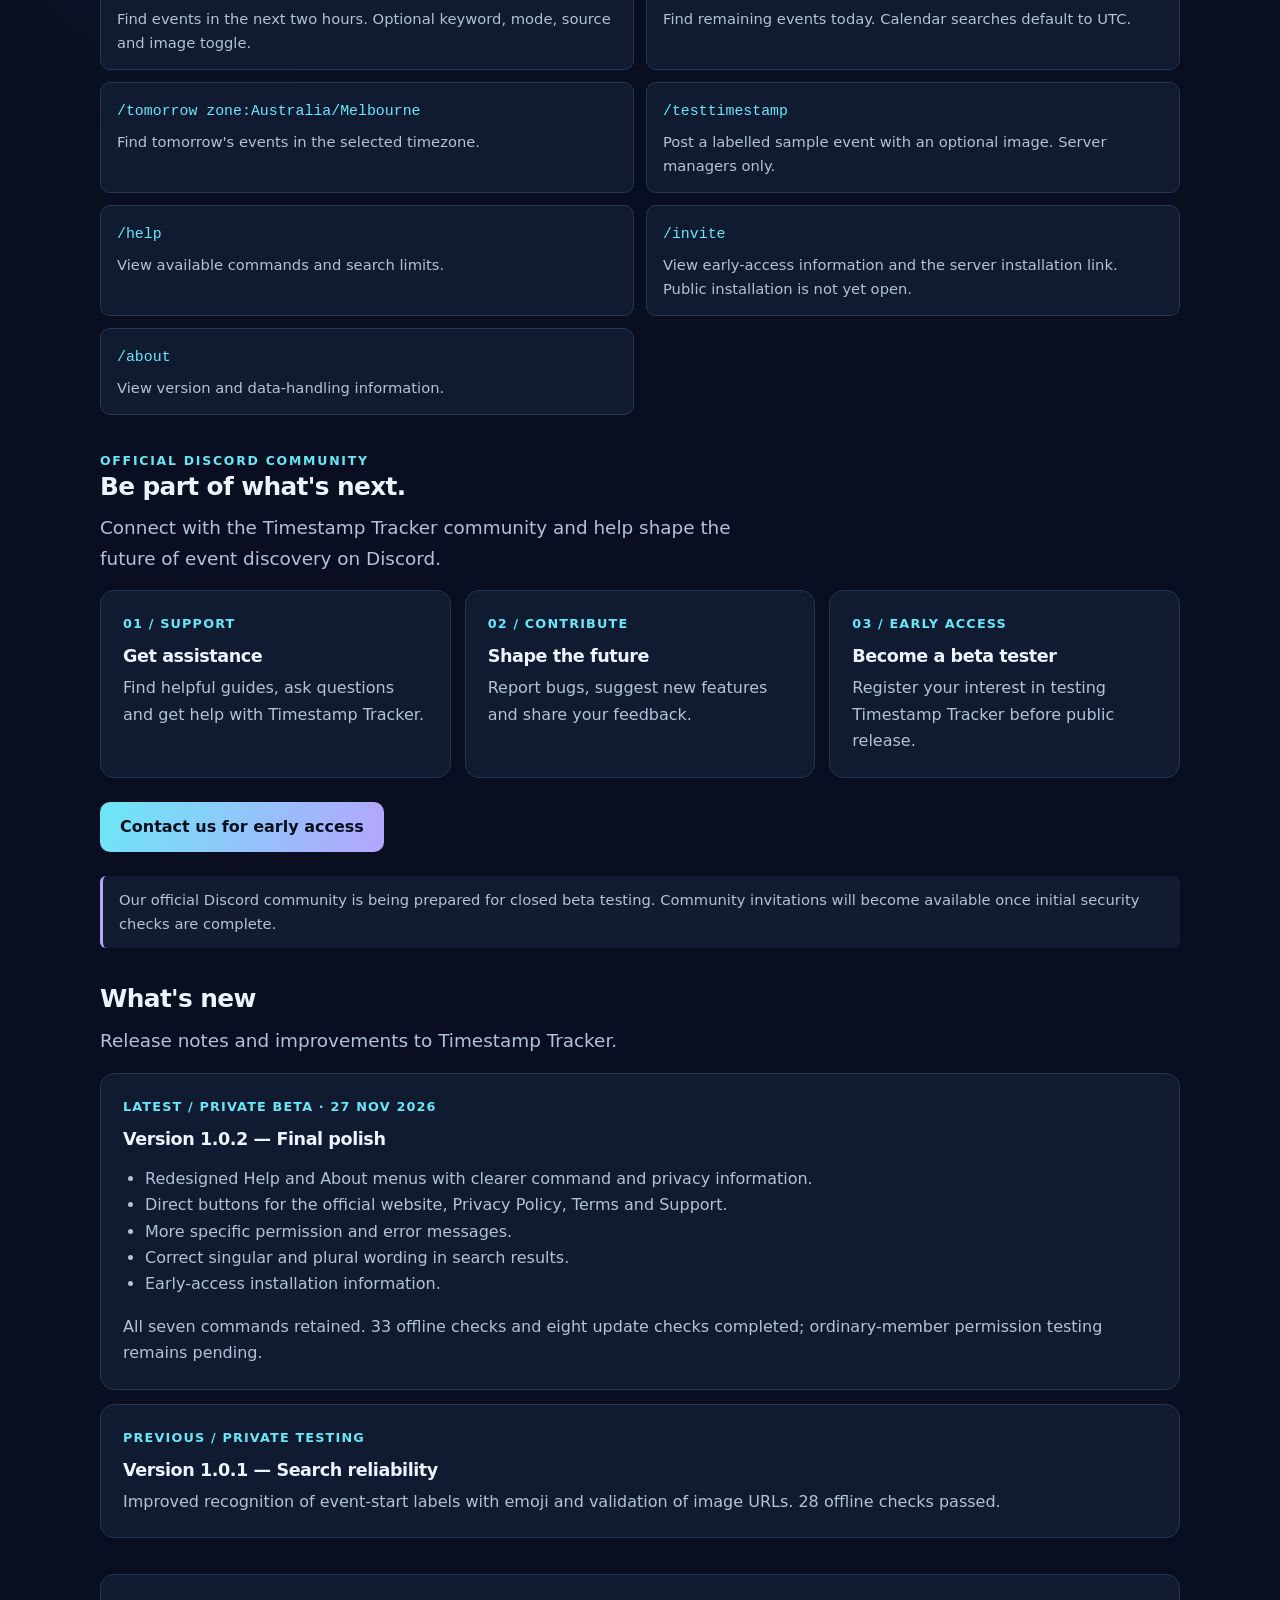
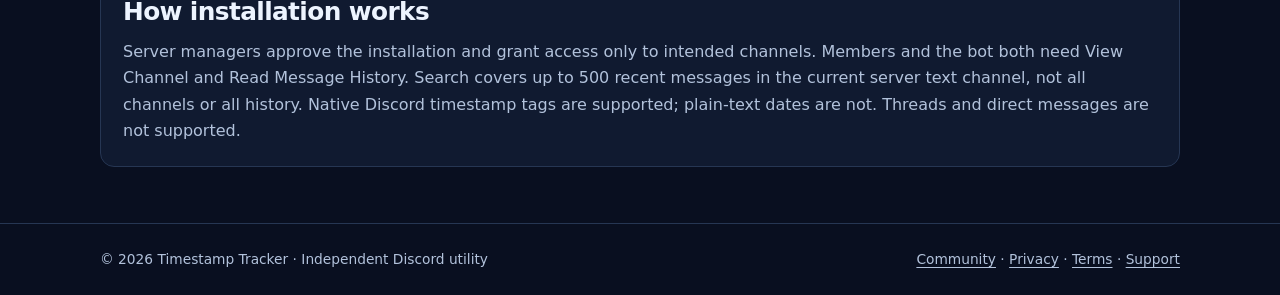
==== commit 08054f7b: "Add official community section to homepage Add community navigation, support information and early a" ====
--- a/index.html
+++ b/index.html
@@ -1 +1,203 @@
-<!doctype html><html lang="en"><head><meta charset="utf-8"><meta name="viewport" content="width=device-width, initial-scale=1"><meta name="description" content="Timestamp Tracker — Discord event search and timestamp filtering."><title>Find events faster | Timestamp Tracker</title><link rel="icon" href="icon.webp" type="image/webp"><link rel="stylesheet" href="style.css"></head><body><header><div class="wrap nav"><a class="brand" href="index.html"><img src="icon.webp" alt="" width="40" height="40">Timestamp Tracker</a><nav aria-label="Main navigation"><a href="index.html" aria-current="page">Home</a><a href="privacy.html">Privacy</a><a href="terms.html">Terms</a><a href="support.html">Support</a></nav></div></header><main class="wrap"><section class="hero"><div class="eyebrow">Discord utility / early testing</div><h1>Find the event.<br><span class="accent">Skip the scroll.</span></h1><p class="lead">Search upcoming events in your Discord channel, preview the original messages, and jump straight to what matters.</p><div class="actions"><a class="btn" href="support.html">Request early access</a><a class="btn alt" href="#commands">Explore commands</a><a class="btn alt" href="#changelog">What’s new</a></div><div class="note">Version 1.0.2 is in private testing. Public installation is not yet open; availability may vary while the bot is hosted on a phone.</div><img class="banner" src="neon_timestamp_tracker_banner.png" alt="Timestamp Tracker — Find, filter, and track upcoming Discord events" style="width:100%;height:auto;object-fit:contain;"></section><section class="section"><h2>Built for busy communities</h2><div class="grid"><article class="tile"><div class="num">01 / FIND</div><h3>Search by time</h3><p>Choose a time window, keyword or author type to narrow down native Discord timestamps.</p></article><article class="tile"><div class="num">02 / PREVIEW</div><h3>Know before you click</h3><p>See titles, descriptions, original images and local start times, sorted chronologically.</p></article><article class="tile"><div class="num">03 / FOCUS</div><h3>Keep channels clean</h3><p>Search results are private to the requester, with navigation and a dismiss button.</p></article></div></section><section class="section" id="commands"><h2>Command guide</h2><div class="commands"><article class="cmd"><code>/upcoming hours:2</code><p>Find events in the next two hours. Optional keyword, mode, source and image toggle.</p></article><article class="cmd"><code>/today zone:Australia/Melbourne</code><p>Find remaining events today. Calendar searches default to UTC.</p></article><article class="cmd"><code>/tomorrow zone:Australia/Melbourne</code><p>Find tomorrow’s events in the selected timezone.</p></article><article class="cmd"><code>/testtimestamp</code><p>Post a labelled sample event with an optional image. Server managers only.</p></article><article class="cmd"><code>/help</code><p>View available commands and search limits.</p></article><article class="cmd"><code>/invite</code><p>View early-access information and the server installation link. Public installation is not yet open.</p></article><article class="cmd"><code>/about</code><p>View version and data-handling information.</p></article></div></section><section class="section" id="changelog" aria-labelledby="changelog-title"><h2 id="changelog-title">What’s new</h2><p class="lead">Release notes and improvements to Timestamp Tracker.</p><div class="tile"><div class="num">LATEST / PRIVATE BETA · 27 NOV 2026</div><h3>Version 1.0.2 — Final polish</h3><ul style="color:var(--muted);padding-left:22px;margin-bottom:16px"><li>Redesigned Help and About menus with clearer command and privacy information.</li><li>Direct buttons for the official website, Privacy Policy, Terms and Support.</li><li>More specific permission and error messages.</li><li>Correct singular and plural wording in search results.</li><li>Early-access installation information.</li></ul><p>All seven commands retained. 33 offline checks and eight update checks completed; ordinary-member permission testing remains pending.</p></div><div class="tile" style="margin-top:14px"><div class="num">PREVIOUS / PRIVATE TESTING</div><h3>Version 1.0.1 — Search reliability</h3><p>Improved recognition of event-start labels with emoji and validation of image URLs. 28 offline checks passed.</p></div></section><section class="section tile"><h2>How installation works</h2><p>Server managers approve the installation and grant access only to intended channels. Members and the bot both need View Channel and Read Message History. Search covers up to 500 recent messages in the current server text channel, not all channels or all history. Native Discord timestamp tags are supported; plain-text dates are not. Threads and direct messages are not supported.</p></section></main><footer><div class="wrap foot"><span>© 2026 Timestamp Tracker · Independent Discord utility</span><span><a href="privacy.html">Privacy</a> · <a href="terms.html">Terms</a> · <a href="support.html">Support</a></span></div></footer></body></html>+ 
+<!doctype html>
+<html lang="en">
+<head>
+<meta charset="utf-8">
+<meta name="viewport" content="width=device-width, initial-scale=1">
+<meta name="description" content="Timestamp Tracker — Discord event search and timestamp filtering.">
+<title>Find events faster | Timestamp Tracker</title>
+<link rel="icon" href="icon.webp" type="image/webp">
+<link rel="stylesheet" href="style.css">
+</head>
+<body>
+
+<header>
+<div class="wrap nav">
+<a class="brand" href="index.html">
+<img src="icon.webp" alt="" width="40" height="40">
+Timestamp Tracker
+</a>
+<nav aria-label="Main navigation">
+<a href="index.html" aria-current="page">Home</a>
+<a href="#community">Community</a>
+<a href="privacy.html">Privacy</a>
+<a href="terms.html">Terms</a>
+<a href="support.html">Support</a>
+</nav>
+</div>
+</header>
+
+<main class="wrap">
+
+<section class="hero">
+<div class="eyebrow">Discord utility / early testing</div>
+<h1>Find the event.<br><span class="accent">Skip the scroll.</span></h1>
+<p class="lead">Search upcoming events in your Discord channel, preview the original messages, and jump straight to what matters.</p>
+
+<div class="actions">
+<a class="btn" href="support.html">Request early access</a>
+<a class="btn alt" href="#commands">Explore commands</a>
+<a class="btn alt" href="#community">Our community</a>
+<a class="btn alt" href="#changelog">What's new</a>
+</div>
+
+<div class="note">
+Version 1.0.2 is in private testing. Public installation is not yet open; availability may vary while the bot is hosted on a phone.
+</div>
+
+<img class="banner" src="neon_timestamp_tracker_banner.png" alt="Timestamp Tracker — Find, filter, and track upcoming Discord events" style="width:100%;height:auto;object-fit:contain;">
+</section>
+
+<section class="section">
+<h2>Built for busy communities</h2>
+
+<div class="grid">
+
+<article class="tile">
+<div class="num">01 / FIND</div>
+<h3>Search by time</h3>
+<p>Choose a time window, keyword or author type to narrow down native Discord timestamps.</p>
+</article>
+
+<article class="tile">
+<div class="num">02 / PREVIEW</div>
+<h3>Know before you click</h3>
+<p>See titles, descriptions, original images and local start times, sorted chronologically.</p>
+</article>
+
+<article class="tile">
+<div class="num">03 / FOCUS</div>
+<h3>Keep channels clean</h3>
+<p>Search results are private to the requester, with navigation and a dismiss button.</p>
+</article>
+
+</div>
+</section>
+
+<section class="section" id="commands">
+<h2>Command guide</h2>
+
+<div class="commands">
+
+<article class="cmd">
+<code>/upcoming hours:2</code>
+<p>Find events in the next two hours. Optional keyword, mode, source and image toggle.</p>
+</article>
+
+<article class="cmd">
+<code>/today zone:Australia/Melbourne</code>
+<p>Find remaining events today. Calendar searches default to UTC.</p>
+</article>
+
+<article class="cmd">
+<code>/tomorrow zone:Australia/Melbourne</code>
+<p>Find tomorrow's events in the selected timezone.</p>
+</article>
+
+<article class="cmd">
+<code>/testtimestamp</code>
+<p>Post a labelled sample event with an optional image. Server managers only.</p>
+</article>
+
+<article class="cmd">
+<code>/help</code>
+<p>View available commands and search limits.</p>
+</article>
+
+<article class="cmd">
+<code>/invite</code>
+<p>View early-access information and the server installation link. Public installation is not yet open.</p>
+</article>
+
+<article class="cmd">
+<code>/about</code>
+<p>View version and data-handling information.</p>
+</article>
+
+</div>
+</section>
+
+<section class="section" id="community">
+<div class="eyebrow">Official Discord community</div>
+<h2>Be part of what's next.</h2>
+<p class="lead">Connect with the Timestamp Tracker community and help shape the future of event discovery on Discord.</p>
+
+<div class="grid">
+
+<article class="tile">
+<div class="num">01 / SUPPORT</div>
+<h3>Get assistance</h3>
+<p>Find helpful guides, ask questions and get help with Timestamp Tracker.</p>
+</article>
+
+<article class="tile">
+<div class="num">02 / CONTRIBUTE</div>
+<h3>Shape the future</h3>
+<p>Report bugs, suggest new features and share your feedback.</p>
+</article>
+
+<article class="tile">
+<div class="num">03 / EARLY ACCESS</div>
+<h3>Become a beta tester</h3>
+<p>Register your interest in testing Timestamp Tracker before public release.</p>
+</article>
+
+</div>
+
+<div class="actions">
+<a class="btn" href="support.html">Contact us for early access</a>
+</div>
+
+<div class="note">
+Our official Discord community is being prepared for closed beta testing. Community invitations will become available once initial security checks are complete.
+</div>
+</section>
+
+<section class="section" id="changelog" aria-labelledby="changelog-title">
+<h2 id="changelog-title">What's new</h2>
+<p class="lead">Release notes and improvements to Timestamp Tracker.</p>
+
+<div class="tile">
+<div class="num">LATEST / PRIVATE BETA · 27 NOV 2026</div>
+<h3>Version 1.0.2 — Final polish</h3>
+
+<ul style="color:var(--muted);padding-left:22px;margin-bottom:16px">
+<li>Redesigned Help and About menus with clearer command and privacy information.</li>
+<li>Direct buttons for the official website, Privacy Policy, Terms and Support.</li>
+<li>More specific permission and error messages.</li>
+<li>Correct singular and plural wording in search results.</li>
+<li>Early-access installation information.</li>
+</ul>
+
+<p>All seven commands retained. 33 offline checks and eight update checks completed; ordinary-member permission testing remains pending.</p>
+</div>
+
+<div class="tile" style="margin-top:14px">
+<div class="num">PREVIOUS / PRIVATE TESTING</div>
+<h3>Version 1.0.1 — Search reliability</h3>
+<p>Improved recognition of event-start labels with emoji and validation of image URLs. 28 offline checks passed.</p>
+</div>
+
+</section>
+
+<section class="section tile">
+<h2>How installation works</h2>
+<p>Server managers approve the installation and grant access only to intended channels. Members and the bot both need View Channel and Read Message History. Search covers up to 500 recent messages in the current server text channel, not all channels or all history. Native Discord timestamp tags are supported; plain-text dates are not. Threads and direct messages are not supported.</p>
+</section>
+
+</main>
+
+<footer>
+<div class="wrap foot">
+<span>© 2026 Timestamp Tracker · Independent Discord utility</span>
+<span>
+<a href="#community">Community</a> ·
+<a href="privacy.html">Privacy</a> ·
+<a href="terms.html">Terms</a> ·
+<a href="support.html">Support</a>
+</span>
+</div>
+</footer>
+
+</body>
+</html>
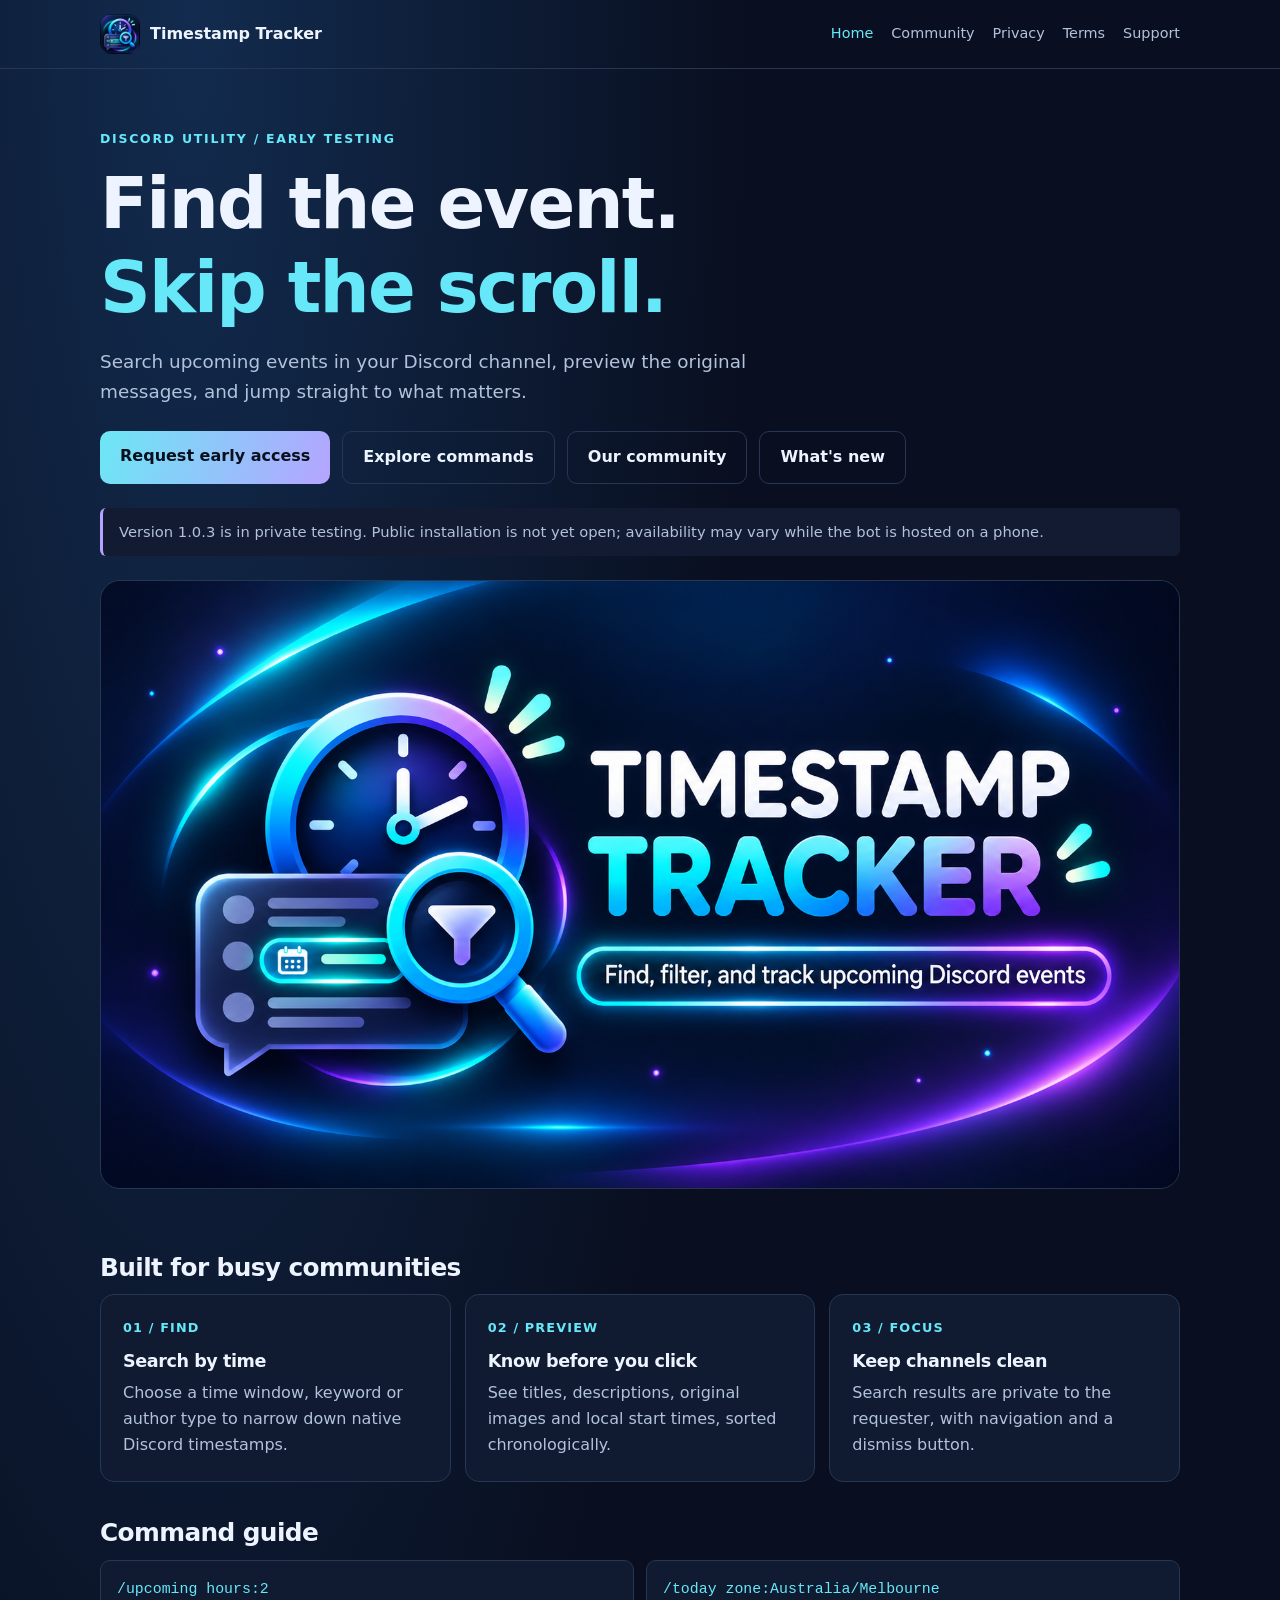
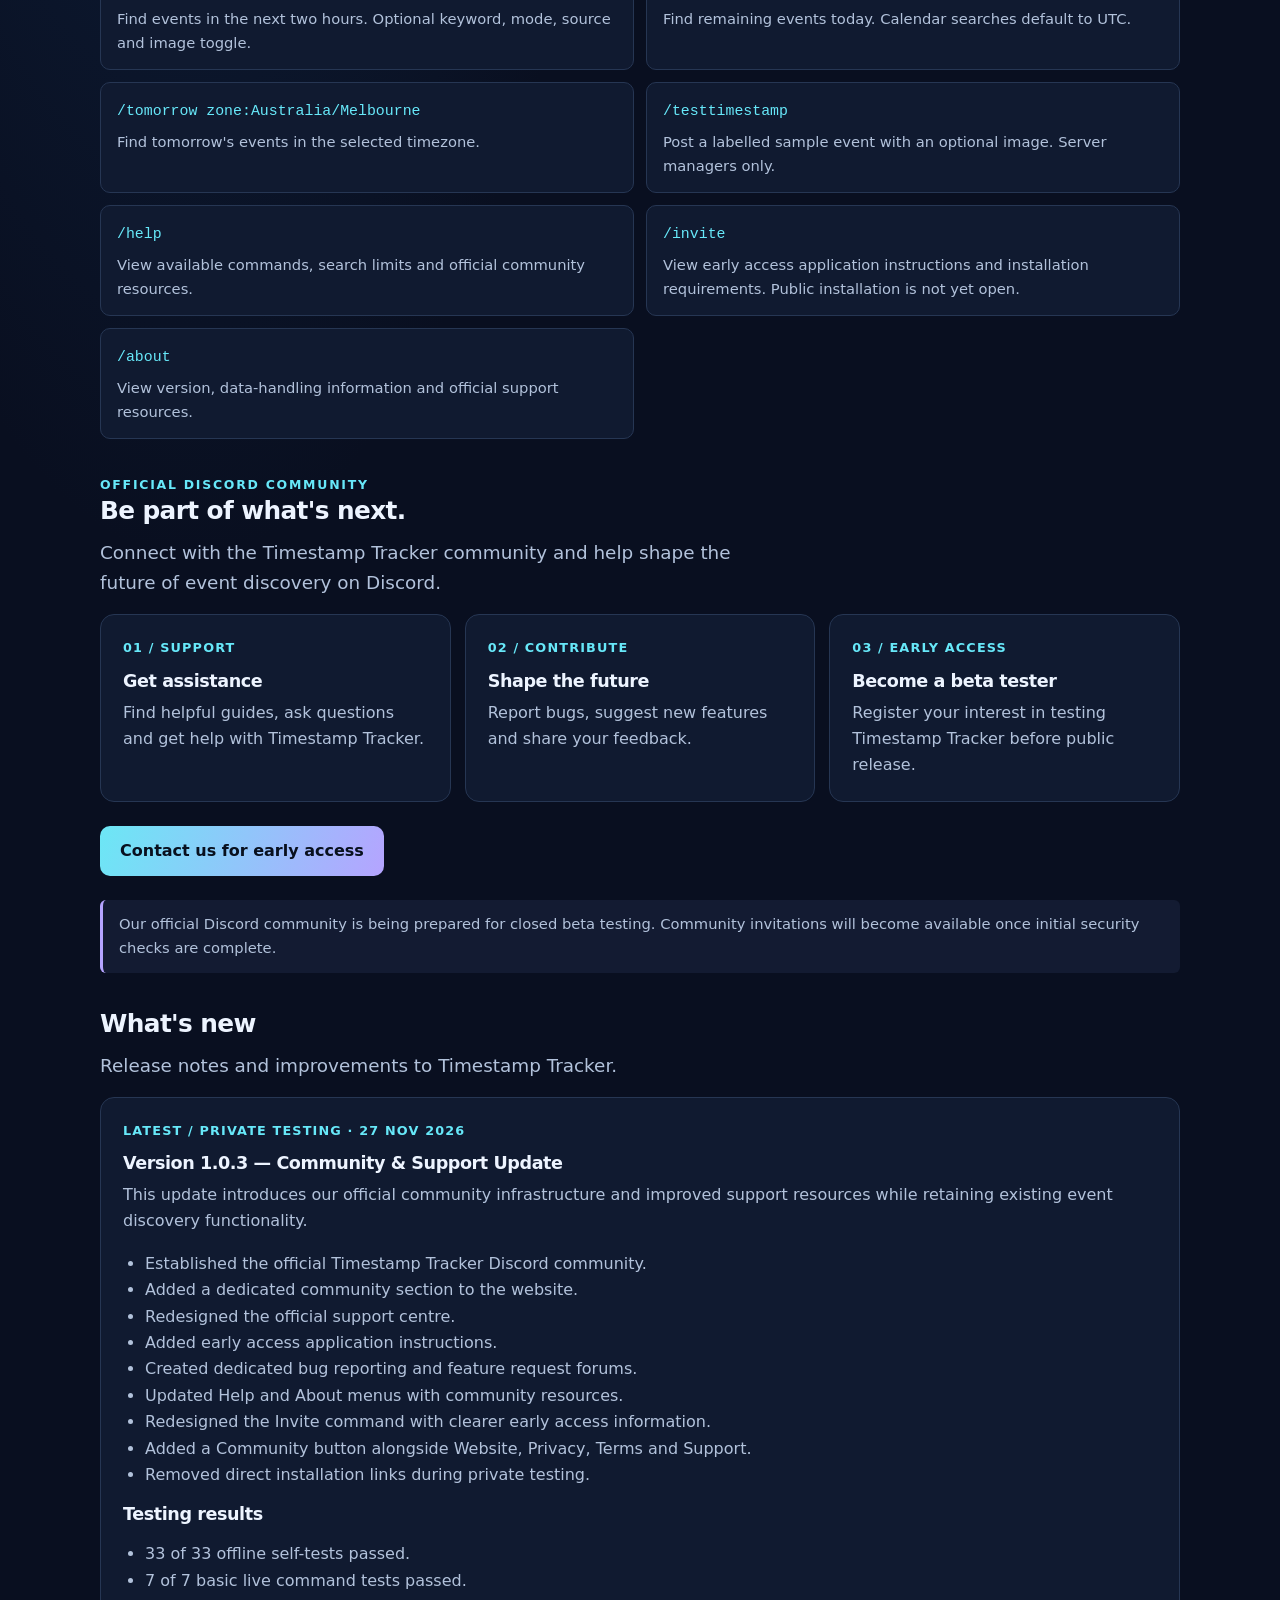
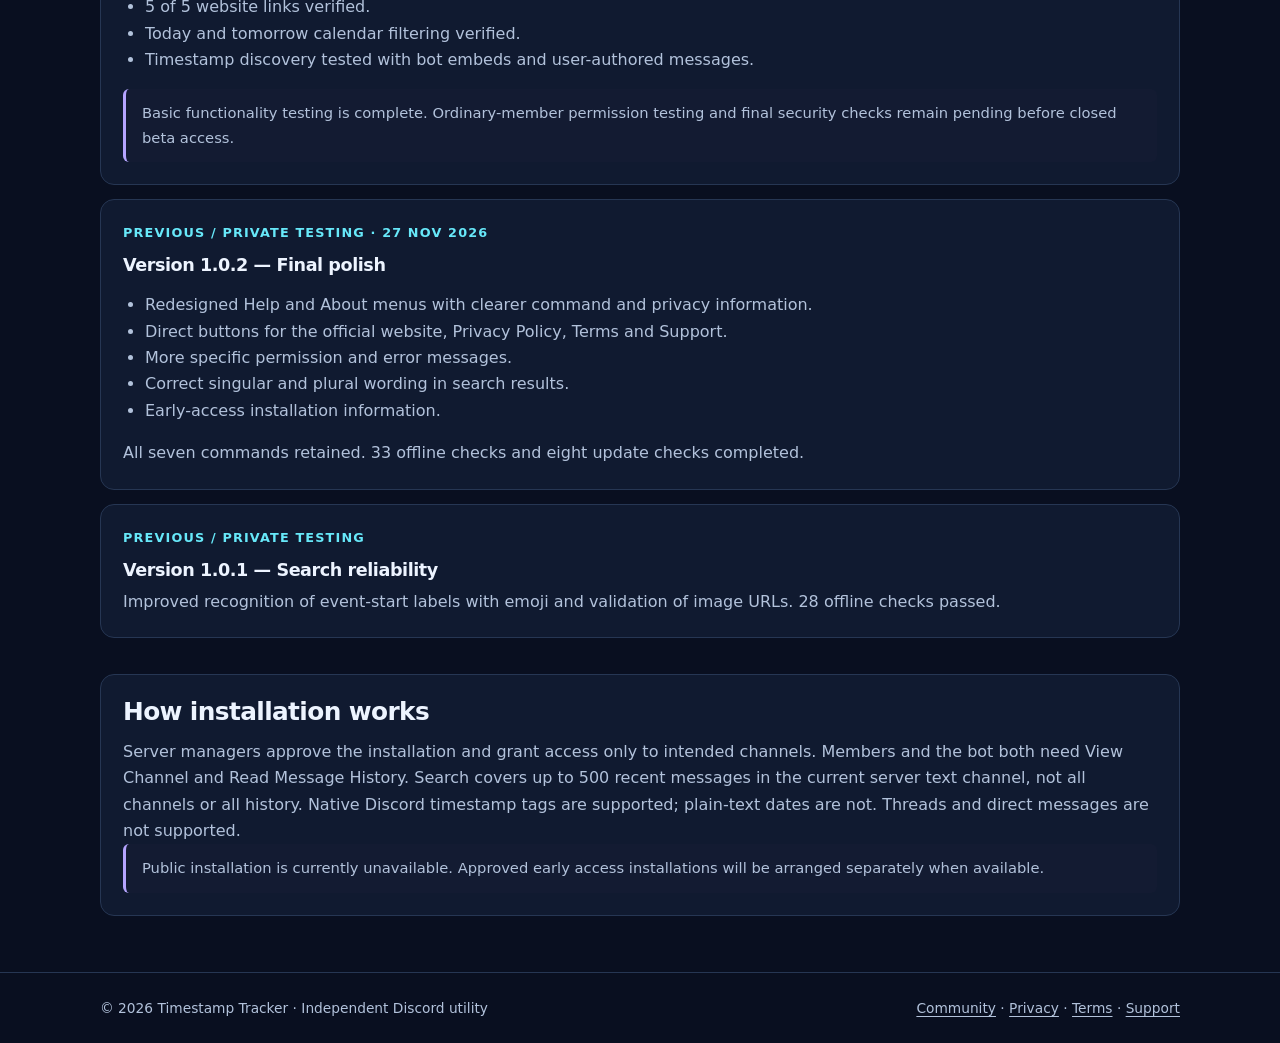
==== commit 4209fdbc: "Update homepage to Timestamp Tracker v1.0.3 Add v1.0.3 release notes, verified testing results and u" ====
--- a/index.html
+++ b/index.html
@@ -1,4 +1,4 @@
- 
+
 <!doctype html>
 <html lang="en">
 <head>
@@ -42,7 +42,7 @@
 </div>
 
 <div class="note">
-Version 1.0.2 is in private testing. Public installation is not yet open; availability may vary while the bot is hosted on a phone.
+Version 1.0.3 is in private testing. Public installation is not yet open; availability may vary while the bot is hosted on a phone.
 </div>
 
 <img class="banner" src="neon_timestamp_tracker_banner.png" alt="Timestamp Tracker — Find, filter, and track upcoming Discord events" style="width:100%;height:auto;object-fit:contain;">
@@ -101,17 +101,17 @@
 
 <article class="cmd">
 <code>/help</code>
-<p>View available commands and search limits.</p>
+<p>View available commands, search limits and official community resources.</p>
 </article>
 
 <article class="cmd">
 <code>/invite</code>
-<p>View early-access information and the server installation link. Public installation is not yet open.</p>
+<p>View early access application instructions and installation requirements. Public installation is not yet open.</p>
 </article>
 
 <article class="cmd">
 <code>/about</code>
-<p>View version and data-handling information.</p>
+<p>View version, data-handling information and official support resources.</p>
 </article>
 
 </div>
@@ -158,7 +158,41 @@
 <p class="lead">Release notes and improvements to Timestamp Tracker.</p>
 
 <div class="tile">
-<div class="num">LATEST / PRIVATE BETA · 27 NOV 2026</div>
+<div class="num">LATEST / PRIVATE TESTING · 27 NOV 2026</div>
+<h3>Version 1.0.3 — Community &amp; Support Update</h3>
+
+<p>This update introduces our official community infrastructure and improved support resources while retaining existing event discovery functionality.</p>
+
+<ul style="color:var(--muted);padding-left:22px;margin-bottom:16px">
+<li>Established the official Timestamp Tracker Discord community.</li>
+<li>Added a dedicated community section to the website.</li>
+<li>Redesigned the official support centre.</li>
+<li>Added early access application instructions.</li>
+<li>Created dedicated bug reporting and feature request forums.</li>
+<li>Updated Help and About menus with community resources.</li>
+<li>Redesigned the Invite command with clearer early access information.</li>
+<li>Added a Community button alongside Website, Privacy, Terms and Support.</li>
+<li>Removed direct installation links during private testing.</li>
+</ul>
+
+<h3>Testing results</h3>
+
+<ul style="color:var(--muted);padding-left:22px;margin-bottom:16px">
+<li>33 of 33 offline self-tests passed.</li>
+<li>7 of 7 basic live command tests passed.</li>
+<li>5 of 5 website links verified.</li>
+<li>Today and tomorrow calendar filtering verified.</li>
+<li>Timestamp discovery tested with bot embeds and user-authored messages.</li>
+</ul>
+
+<div class="note">
+Basic functionality testing is complete. Ordinary-member permission testing and final security checks remain pending before closed beta access.
+</div>
+
+</div>
+
+<div class="tile" style="margin-top:14px">
+<div class="num">PREVIOUS / PRIVATE TESTING · 27 NOV 2026</div>
 <h3>Version 1.0.2 — Final polish</h3>
 
 <ul style="color:var(--muted);padding-left:22px;margin-bottom:16px">
@@ -169,7 +203,7 @@
 <li>Early-access installation information.</li>
 </ul>
 
-<p>All seven commands retained. 33 offline checks and eight update checks completed; ordinary-member permission testing remains pending.</p>
+<p>All seven commands retained. 33 offline checks and eight update checks completed.</p>
 </div>
 
 <div class="tile" style="margin-top:14px">
@@ -183,6 +217,11 @@
 <section class="section tile">
 <h2>How installation works</h2>
 <p>Server managers approve the installation and grant access only to intended channels. Members and the bot both need View Channel and Read Message History. Search covers up to 500 recent messages in the current server text channel, not all channels or all history. Native Discord timestamp tags are supported; plain-text dates are not. Threads and direct messages are not supported.</p>
+
+<div class="note">
+Public installation is currently unavailable. Approved early access installations will be arranged separately when available.
+</div>
+
 </section>
 
 </main>
